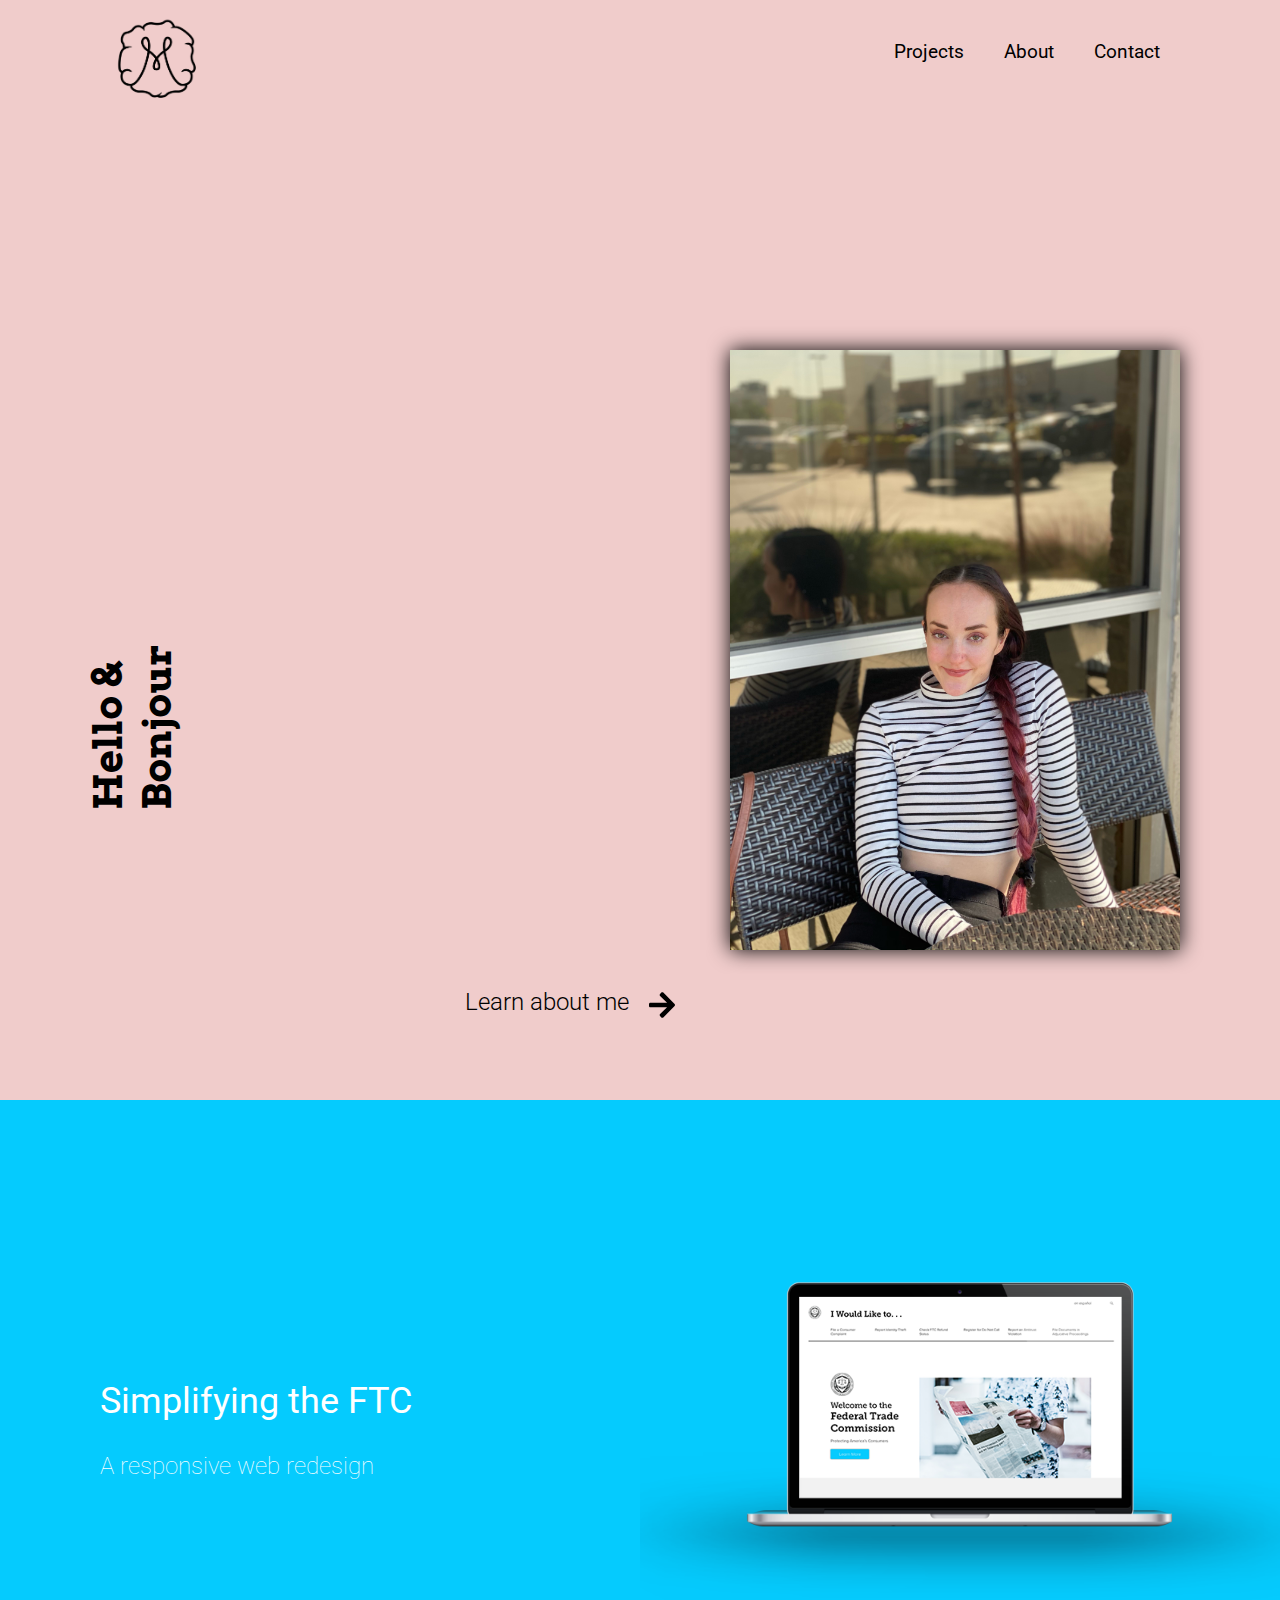
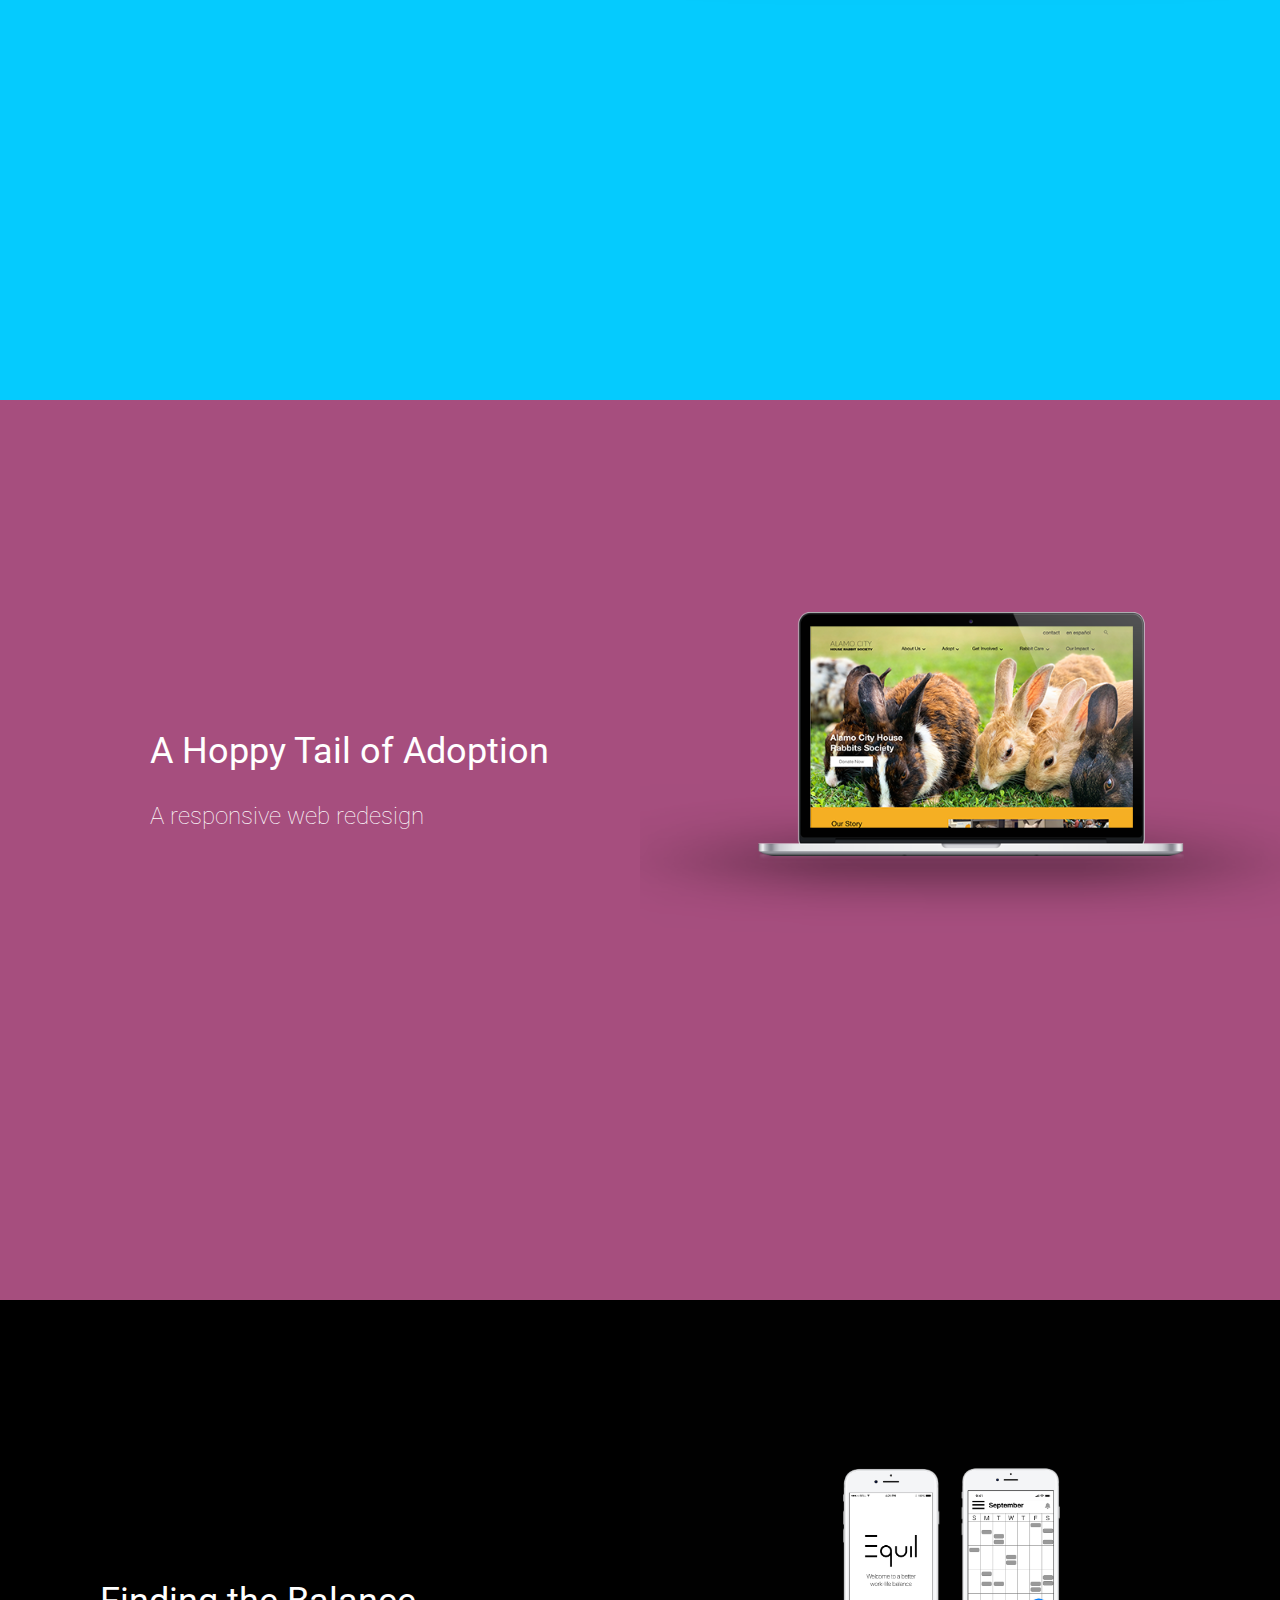
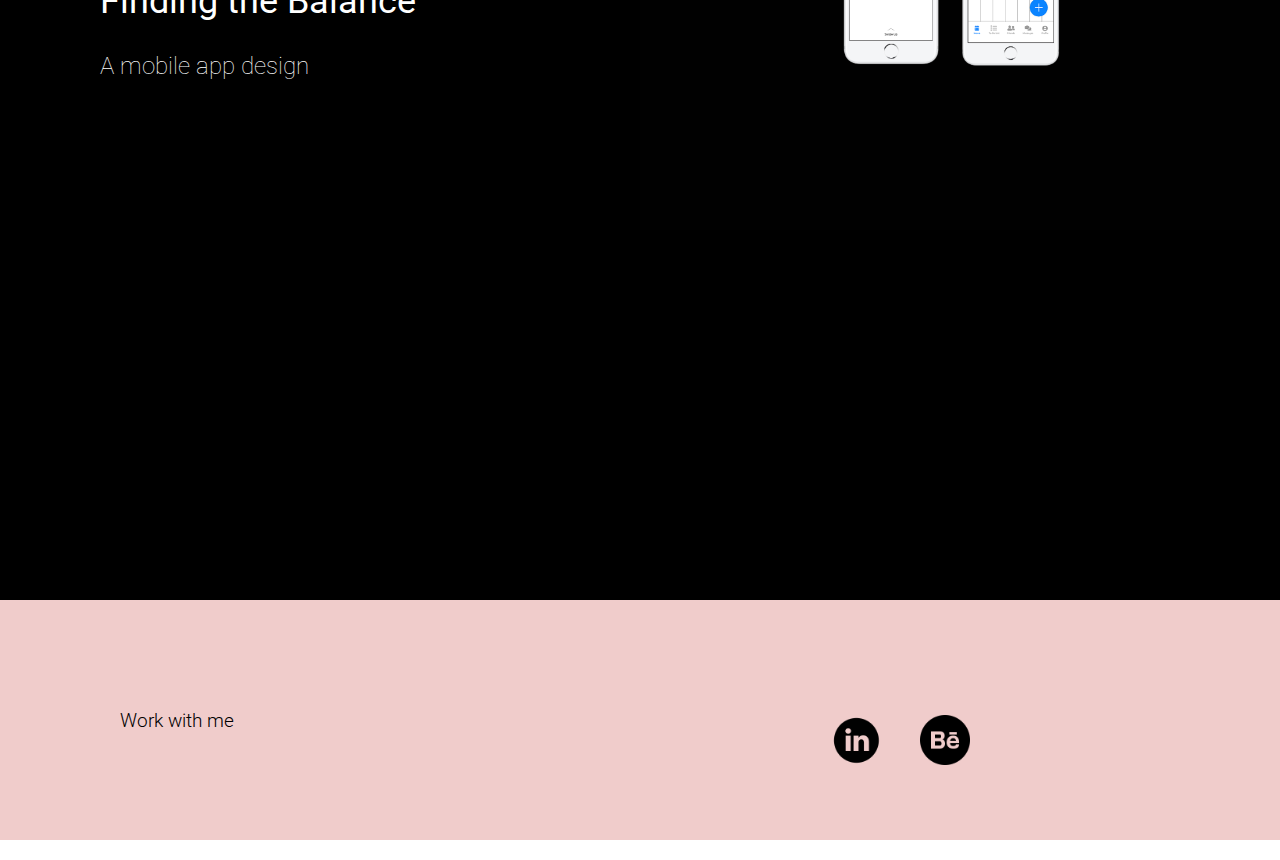
==== index.html @ 26b159d7 "Bootstrap Case Study" ====
<!DOCTYPE html>
<html>
<head>
  <link href="CSS/style.css" type="text/css" rel="stylesheet">
  <link href="preconnect" href="https://fonts.gstatic.com">
  <link href="https://fonts.googleapis.com/css2?family=Arvo:wght@400;700&family=Roboto:ital,wght@0,100;0,300;0,400;0,700;1,100;1,300&display=swap" rel="stylesheet">
  <link rel="stylesheet" href="https://cdnjs.cloudflare.com/ajax/libs/font-awesome/4.7.0/css/font-awesome.min.css">
</head>

<body style="margin: 0;">
<!-- Nav HTML -->
<div class="menu">
    <span></span>
</div>
<div class="nav">
    <div class="logo"><a href="index.html"><img src="Images/Logo.png"></a></div>
    <div class="push">
         <a href="projects.html">Projects</a>
         <a href="about.html">About</a>
         <a href="#">Contact</a>
    </div>
</div>
<!-- Hero Section -->
<div class="wrapper">
<div class="section hero">
    <h1>Hello &amp Bonjour</h1>
    <a href="about.html"><h3>Learn about me</h3><img src="icons/arrow-right-solid.svg"></a>
    <div class="heroRight"><img src="Images/Margaret.jpg"></div>
</div>
</div>
<!-- Case Study 1 -->
<div class="section caseStudy-FTC"> 
  <div id="ftc"><a href="ftc.html">
    <h2>Simplifying the FTC</h2>
    <h3>A responsive web redesign</h3>
  </div>
    <div class="mockup-ftc"><img src="Images/FTC.png"></div>
  </a>
</div>
<!-- Case Study 2 -->
<div class="section caseStudy-ACHR">
  <div id="achr"><a href="#">
    <h2>A Hoppy Tail of Adoption</h2>
    <h3>A responsive web redesign</h3>
  </div>
    <div class="mockup-achr"><img src="Images/ACHR.png"></div>
  </a>
</div>
<!-- Case Study 3 -->
<div class="section caseStudy-Equil">
  <div id="equil"><a href="#">
    <h2>Finding the Balance</h2>
    <h3>A mobile app design</h3>
  </div>
    <div class="mockup-equil"><img src="Images/Equil.png"></div>
  </a>
</div>
</div>
<!-- Footer -->
<div class="footer">
    <a href="#"><h4>Work with me</h4></a>
    <div class="social">
        <a href="https://www.linkedin.com/in/margaret-rose-grayson/" target="_blank"><img src="icons/linkedin-icon.jpg"></a>
        <a href="https://www.behance.net/margaret-rose" target="_blank"><img src="icons/behance-icon.png"></a>
        <button onclick="topFunction()" id="top" title="Go to top"><h4>Back to top</h4></button>
    </div>  
</div>
</body>
<!-- Script Sources -->
<script src="https://code.jquery.com/jquery-3.3.1.slim.min.js" integrity="sha384-q8i/X+965DzO0rT7abK41JStQIAqVgRVzpbzo5smXKp4YfRvH+8abtTE1Pi6jizo" crossorigin="anonymous"></script>
<script src="in-view-master/src/viewport.js"></script>
<script src="in-view-master/src/registry.js"></script>
<script src="in-view-master/src/in-view.js"></script>
<script src="in-view-master/src/index.js"></script>
<script src="JS/index.js"></script>
</html>
---- CSS/style.css ----
.wrapper {
  background-color: #F0CCCB;
}

.section {
  height: 100vh;
  display: flex;
}
/* home navigation style */

.nav {
  display: flex;
  height: 200px;
  width: auto;
  background-color: #F0CCCB;
}

.push {
  display: flex;
  justify-content: flex-end;
  height: 100%;
  width: 100%;
  margin: 20px 100px 0 0;
}

.push a {
  text-decoration: none;
  padding: 20px;
  color: black;
  font-family: 'Roboto', Arial, Helvetica, sans-serif;
  font-size: 19px;
}

.push a:hover {
  text-decoration: underline;
}

.push a:visited {
  text-decoration: none;
  font-weight: 700;
}

.logo img {
  display: flex;
  align-items: center;
  height: 100px;
  width: auto;
  padding: 10px 10px 10px 100px;
}

/* home hero section style */

.hero {
  display: flex;
  height: 100vh;
  width: auto;
}

.hero h1 {
  display: flex;
  align-items: center;
  font-family: 'Arvo', serif;
  font-size: 40px;
  font-weight: 700;
  transform: rotate(-90deg);
  height: 100%;
  width: 100%;
  padding: 0 0 200px 200px;
}

.hero h3 {
  font-family: 'Roboto', arial, sans-serif;
  font-size: 24px;
  font-weight: 300;
  padding-bottom: 60px;
  align-items: center;
}

.hero h4 {
  display: flex;
  align-items: center;
  font-family: 'Roboto', arial, sans-serif;
  font-size: 21px;
  font-weight: 300;
  height: 100%;
  width: 100%;
  padding-top: 200px;
  padding-right: 150px;
}

.hero a {
  display: flex;
  align-items: flex-end;
  text-decoration: none;
  color: black;
  height: 100%;
  width: 100%;
}

.hero a:hover {
  text-decoration: underline;
}

.hero img {
  display: flex;
  align-items: flex-end;
  padding: 0 0 80px 20px;
  height: 30px;
  width: auto;
}

.heroRight {
  display: flex;
  align-items: center;
}

.heroRight img {
  height: 600px;
  width: auto;
  box-shadow: 0 0 20px black;
  margin-right: 100px;
  padding: 0;
}

/* Project Styling */
.caseStudy-FTC {
  display: grid;
  grid-template-columns: 1fr 1fr;
  grid-template-rows: 1fr;
  grid-template-areas:
  "ftc mockup-ftc";
  height: 100vh;
  width: auto;
  background-color: #05CBFE;
}

.caseStudy-ACHR {
  display: grid;
  grid-template-columns: 1fr 1fr;
  grid-template-rows: 1fr;
  grid-template-areas:
  "achr mockup-achr";
  height: 100vh;
  width: auto;
  background-color: #A64E7E;
}

.caseStudy-Equil {
  display: grid;
  grid-template-columns: 1fr 1fr;
  grid-template-rows: 1fr;
  grid-template-areas:
  "equil mockup-equil";
  height: 100vh;
  width: auto;
  background-color: black;
}

#ftc {
  width: 100%;
  height: 100%;
  grid-area: "ftc";
}

#ftc h2 {
  font-family: 'Roboto', arial, sans-serif;
  font-size: 36px;
  font-weight: 400;
  color: white;
  width: 100%;
  grid-column-start: 1;
  grid-row-start: 2;
  padding: 250px 0 0 100px;
}

#ftc h3 {
  font-family: 'Roboto', arial, sans-serif;
  font-size: 24px;
  font-weight: 100;
  color: white;
  width: 100%;
  padding: 0 0 0 100px;
}

.mockup-ftc img {
  grid-area: "mockup-ftc";
  grid-column-start: 2;
  grid-column-end: 2;
  grid-row-start: 1;
  grid-row-end: 3;
  width: 100%;
  height: auto;
}

#ftc a {
  text-decoration: none;
}

#achr {
  width: 100%;
  height: 100%;
  padding: 50px;
  grid-area: "achr";
}

#achr h2 {
  font-family: 'Roboto', arial, sans-serif;
  font-size: 36px;
  font-weight: 400;
  color: white;
  padding: 250px 0 0 100px;
}

#achr h3 {
  font-family: 'Roboto', arial, sans-serif;
  font-size: 24px;
  font-weight: 100;
  color: white;
  padding: 0 0 0 100px;
}

.mockup-achr img {
  grid-area: "mockup-achr";
  width: 100%;
  height: auto;
}

#achr a {
  text-decoration: none;
}

#equil {
  height: 100%;
  width: 100%;
  grid-area: "equil";
}

#equil h2 {
  font-family: 'Roboto', arial, sans-serif;
  font-size: 36px;
  font-weight: 400;
  color: white;
  padding: 250px 0 0 100px;
}
#equil h3 {
  font-family: 'Roboto', arial, sans-serif;
  font-size: 24px;
  font-weight: 100;
  color: white;
  padding: 0 0 0 100px;
}

.mockup-equil img {
  grid-area: "mockup-equil";
  grid-column-start: 2;
  grid-row-start: 1;
  grid-row-end: 3;
  width: 100%;
  height: auto;
}

#equil a {
  text-decoration: none;
}

/* footer style */

.footer {
  height: 200px;
  width: auto;
  padding: 20px;
  display: flex;
  background-color: #F0CCCB;
}

.footer h4 {
  color: black;
  font-family: 'Roboto', Arial, Helvetica, sans-serif;
  font-size: 19px;
  font-weight: 300;
  margin-left: 100px;
}

.footer a {
  text-decoration: none;
  display: flex;
  align-items: center;
  width: 100%;
  height: 100%;
}

.footer a:hover {
  text-decoration: underline;
  color: #404142;
}

.social {
  display: flex;
  justify-content: flex-end;
  height: 100%;
  width: 100%;
  margin-right: 250px;
}

.social a {
  display: flex;
  justify-content: flex-end;
  height: 100%;
  width: 10%;
  padding: 20px;
}

.social img {
  height: 50px;
  width: 50px;
  padding: 20px;
}

/* Back to top styling */

#top {
  display: none;
  position: fixed;
  bottom: 20px;
  right: 30px;
  z-index: 99;
  font-size: 18px;
  border: none;
  outline: none;
  background-color: #F0CCCB;
  padding: 0 15px;
  color: #414042;
  border-radius: 5px;
  box-shadow: 0 0 20px rgba(255, 255, 255, 0.8);
  font-family: 'Roboto', sans-serif;
  transition: all .5s ease;
}

#top:hover {
  background-color: #404142;
}

#top h4 {
  margin-left: 0;
}

#top:hover h4 {
  color: #F0CCCB;
}

/* FTC Nav Stylying */

.navBlue {
  display: flex;
  height: 200px;
  width: auto;
  background-color: #05CBFE;
}

.logo img {
  display: flex;
  align-items: center;
  height: 100px;
  width: auto;
  padding: 10px 10px 10px 100px;
}

/* Projects Styling */
.caseStudy-Broadway {
  display: grid;
  grid-template-columns: 1fr 1fr;
  grid-template-rows: 1fr;
  grid-template-areas:
  "broadway mockup-broadway";
  height: 100vh;
  width: auto;
  margin: 0;
  background-color: #D1B836;
}

.caseStudy-Silence {
  display: grid;
  grid-template-columns: 1fr 1fr;
  grid-template-rows: 1fr;
  grid-template-areas:
  "silence mockup-silence";
  height: 100vh;
  width: auto;
  margin: 0;
  background-color: darkgray;
}

#ftc {
  width: 100%;
  height: 100%;
  grid-area: "ftc";
}

#ftc h2 {
  font-family: 'Roboto', arial, sans-serif;
  font-size: 36px;
  font-weight: 400;
  color: white;
  width: 100%;
  grid-column-start: 1;
  grid-row-start: 2;
  padding: 250px 0 0 100px;
}

#ftc h3 {
  font-family: 'Roboto', arial, sans-serif;
  font-size: 24px;
  font-weight: 100;
  color: white;
  width: 100%;
  padding: 0 0 0 100px;
}

.mockup-ftc img {
  grid-area: "mockup-ftc";
  width: 100%;
  height: auto;
}

#ftc a {
  text-decoration: none;
}

#achr {
  width: 100%;
  height: 100%;
  grid-area: "achr";
}

#achr h2 {
  font-family: 'Roboto', arial, sans-serif;
  font-size: 36px;
  font-weight: 400;
  color: white;
  padding: 250px 0 0 100px;
}

#achr h3 {
  font-family: 'Roboto', arial, sans-serif;
  font-size: 24px;
  font-weight: 100;
  color: white;
  padding: 0 0 0 100px;
}

.mockup-achr img {
  grid-area: "mockup-achr";
  width: 100%;
  height: auto;
}

#achr a {
  text-decoration: none;
}

#equil {
  height: 100%;
  width: 100%;
  grid-area: "equil";
}

#equil h2 {
  font-family: 'Roboto', arial, sans-serif;
  font-size: 36px;
  font-weight: 400;
  color: white;
  padding: 250px 0 0 100px;
}
#equil h3 {
  font-family: 'Roboto', arial, sans-serif;
  font-size: 24px;
  font-weight: 100;
  color: white;
  padding: 0 0 0 100px;
}

.mockup-equil img {
  grid-area: "mockup-equil";
  width: 100%;
  height: 100%;
}

#equil a {
  text-decoration: none;
}

#broadway {
  height: 100%;
  width: 100%;
  padding: 50px;
  grid-area: "broadway";
}

#broadway h2 {
  font-family: 'Roboto', arial, sans-serif;
  font-size: 36px;
  font-weight: 400;
  color: white;
  padding: 250px 0 0 100px;
}

#broadway h3 {
  font-family: 'Roboto', arial, sans-serif;
  font-size: 24px;
  font-weight: 100;
  color: white;
  padding: 0 0 0 100px;
}

.mockup-broadway img {
  grid-area: "mockup-broadway";
  width: 100%;
  height: 100%;
  padding-top: 250px;
}

#broadway a {
  text-decoration: none;
}

#silence {
  height: 900px;
  width: 100%;
  padding: 50px;
  grid-area: "silence";
}

#silence h2 {
  font-family: 'Roboto', arial, sans-serif;
  font-size: 36px;
  font-weight: 400;
  color: white;
  padding: 250px 0 0 100px;
}

#silence h3 {
  font-family: 'Roboto', arial, sans-serif;
  font-size: 24px;
  font-weight: 100;
  color: white;
  padding: 0 0 0 100px;
}

.mockup-silence img {
  grid-area: "mockup-silence";
  width: 100%;
  height: 100%;
  padding-top: 70px;
}

#silence a {
  text-decoration: none;
}

/* About Me Styling */

.info {
  line-height: 1.5em;
  padding-top: 20px;
}

.info a {
  font-family: 'Roboto', arial, sans-serif;
  font-size: 24px;
  font-weight: 300;
  justify-content: flex-end;
  text-decoration: none;
  color: black;
  height: 100%;
  width: 100%;
}

.info a:hover {
  text-decoration: underline;
}

.info img {
  padding: 0 0 15px 20px;
  height: 30px;
  width: auto;
}

.info h2 {
  font-family: 'Roboto', arial, sans-serif;
  font-size: 36px;
  font-weight: 400;
  color: black;
  padding-left: 100px;
  display: flex;

}

.info p {
  font-family: 'Roboto', arial, sans-serif;
  font-size: 16px;
  font-weight: 400;
  color: black;
  padding-left: 100px;
}

.info ul {
  padding-left: 150px;
}

.info li {
  font-family: 'Roboto', arial, sans-serif;
  font-size: 16px;
  font-weight: 400;
  color: black;
}

#roots {
  padding-bottom: 100px;
}

#roots p {
  height: auto;
  width: 50%;
}

#goals {
  padding-bottom: 100px;
}

#goals p {
  height: auto;
  width: 50%
}

.wrapperFTC {
  background-color: white;
}

.project {
  height: 250px;
  width: auto;
  padding-top: 50px;
}

.team {
  height: 200px;
  width: auto;
  padding-left: 50px;
}

.solution {
  height: 200px;
  width: auto;
}

.full {
  height: 250px;
  padding-left: 50px;
  padding-top: 50px;
}

.full a {
  text-decoration: none;
  color: black;
}

.full a:hover {
  text-decoration: underline;
}

.full img {
  height: 30px;
  width: auto;
}

.problem {
  height: 200px;
  width: auto;
}

/* Responsiveness */

@media screen and (max-width: 600px){
  .caseStudy-FTC {
    grid-template-columns: 1fr;
    grid-template-rows: 1fr 1fr;
    grid-template-areas:
    "ftc"
    "mockup-ftc";
  }
  .caseStudy-ACHR {
    grid-template-columns: 1fr;
    grid-template-rows: 1fr 1fr;
    grid-template-areas:
    "achr"
    "mockup-achr";
  }
  .caseStudy-Equil {
    grid-template-columns: 1fr;
    grid-template-rows: 1fr 1fr;
    grid-template-areas:
    "equil"
    "mockup-equil";
  }
  .caseStudy-Broadway {
    grid-template-columns: 1fr;
    grid-template-rows: 1fr 1fr;
    grid-template-areas:
    "broadway"
    "mockup-broadway";
  }
  .caseStudy-Silence {
    grid-template-columns: 1fr;
    grid-template-rows: 1fr 1fr;
    grid-template-areas:
    "silence"
    "mockup-silence";
  }
  .push a {
    display: none;
  }
  .push.active a {
    display: block;
  }
  .hero {
    padding: 0;
  }
  .heroRight img {
    height: 400px;
    width: auto;
    box-shadow: 0 0 20px black;
    justify-content: flex-start;
  }
  .hero a {
    display: flex;
    align-items: flex-end;
    justify-content: center;
    text-decoration: none;
    color: black;
    height: 100%;
    width: 100%;
  }
  .hero h1 {
    display: flex;
    align-items: center;
    font-family: 'Arvo', serif;
    font-size: 40px;
    font-weight: 700;
    transform: rotate(-90deg);
    height: 100%;
    width: 100%;
    padding: 0;
  }
  .hero h4 {
    padding-right: 0;
    padding-top: 500px;
    flex-direction: column;
    align-items: flex-start;
  }
  #achr h2 {
    width: 100%;
    justify-content: center;
    padding: 0;
  }
  #achr h3 {
    width: 50%;
    padding: 0;
  }
  .mockup-achr img {
    width: 100%;
    justify-content: center;
  }
  #broadway h2 {
    width: 80%;
    justify-content: center;
    padding: 0;
  }
  #broadway h3 {
    width: 50%;
    padding: 0;
  }
  .mockup-broadway img {
    width: 100%;
    justify-content: center;
    padding: 0;
  }
  #equil {
    margin: 50px;
  }
  #equil h2 {
    width: 80%;
    justify-content: center;
    padding: 0;
  }
  #equil h3 {
    width: 50%;
    padding: 0;
  }
  .mockup-equil img {
    width: 100%;
    justify-content: center;
    padding: 0;
  }
  #silence h2 {
    width: 100%;
    justify-content: center;
    padding: 0;
  }
  #silence h3 {
    width: 50%;
    padding: 0;
  }
  .mockup-silence img {
    width: 100%;
    justify-content: center;
    padding: 0;
  }

  
  .menu {
      position:fixed;
      top:30px;
      right:0;
      background-color: transparent;
      height:50px;
      width:50px;
      cursor:pointer;
      transition:0.3s;
      z-index:9999;
    }
    .menu span {
      position:absolute;
      height:3px;
      width:25px;
      background-color: black;
      top:50%;
      left:50%;
      transform: translate(-50%,-50%);
      transition:0.3s;
    }
    .menu span:before {
      content:'';
      position:absolute;
      top:-8px;
      background-color:black;
      height:3px;
      width:25px;
      transition:0.3s;
    }
    .menu span:after {
      content:'';
      position:absolute;
      top:8px;
      background-color:black;
      height:3px;
      width:25px;
      transition:0.3s;
    }
    .menu.active span {
      background-color:transparent; 
    }
    .menu.active span:before { 
      transform: rotate(45deg);
      top:0; 
    }
    .menu.active span:after { 
      transform: rotate(-45deg);
      top:0; 
    }
}
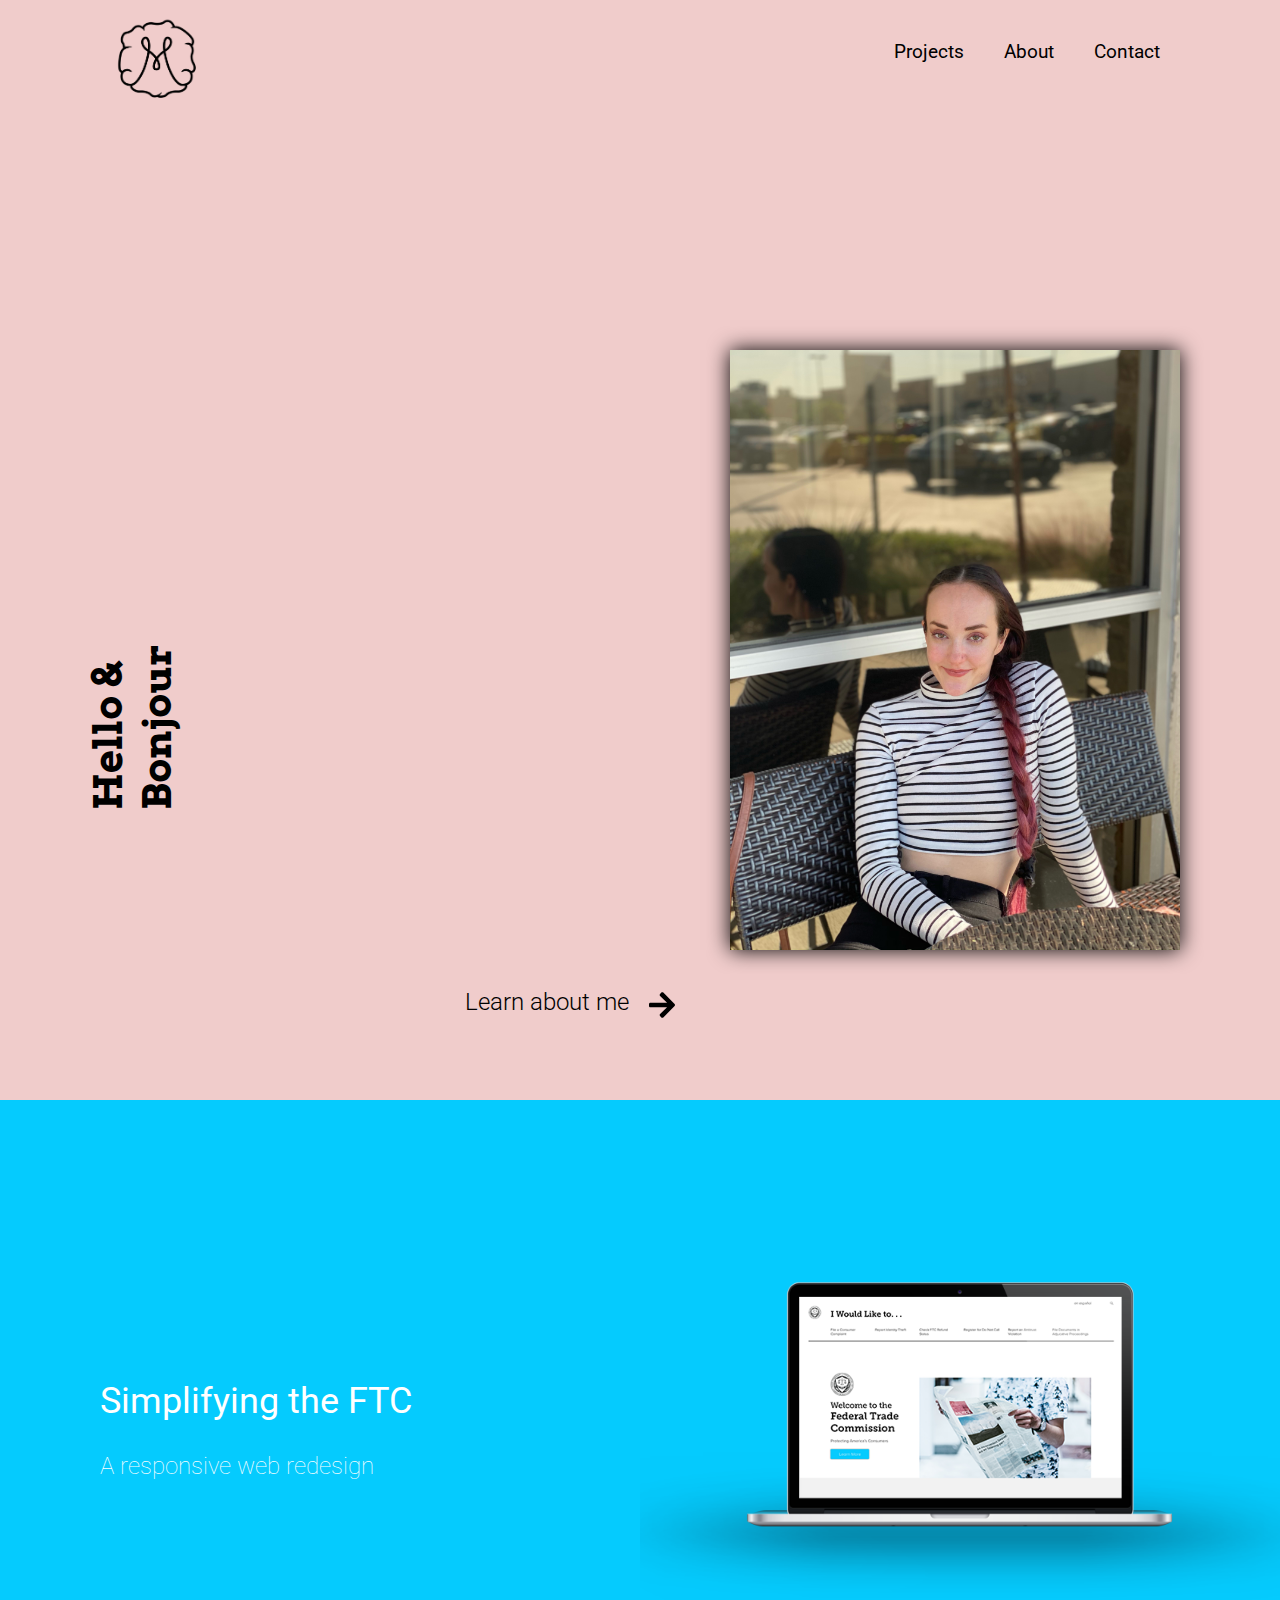
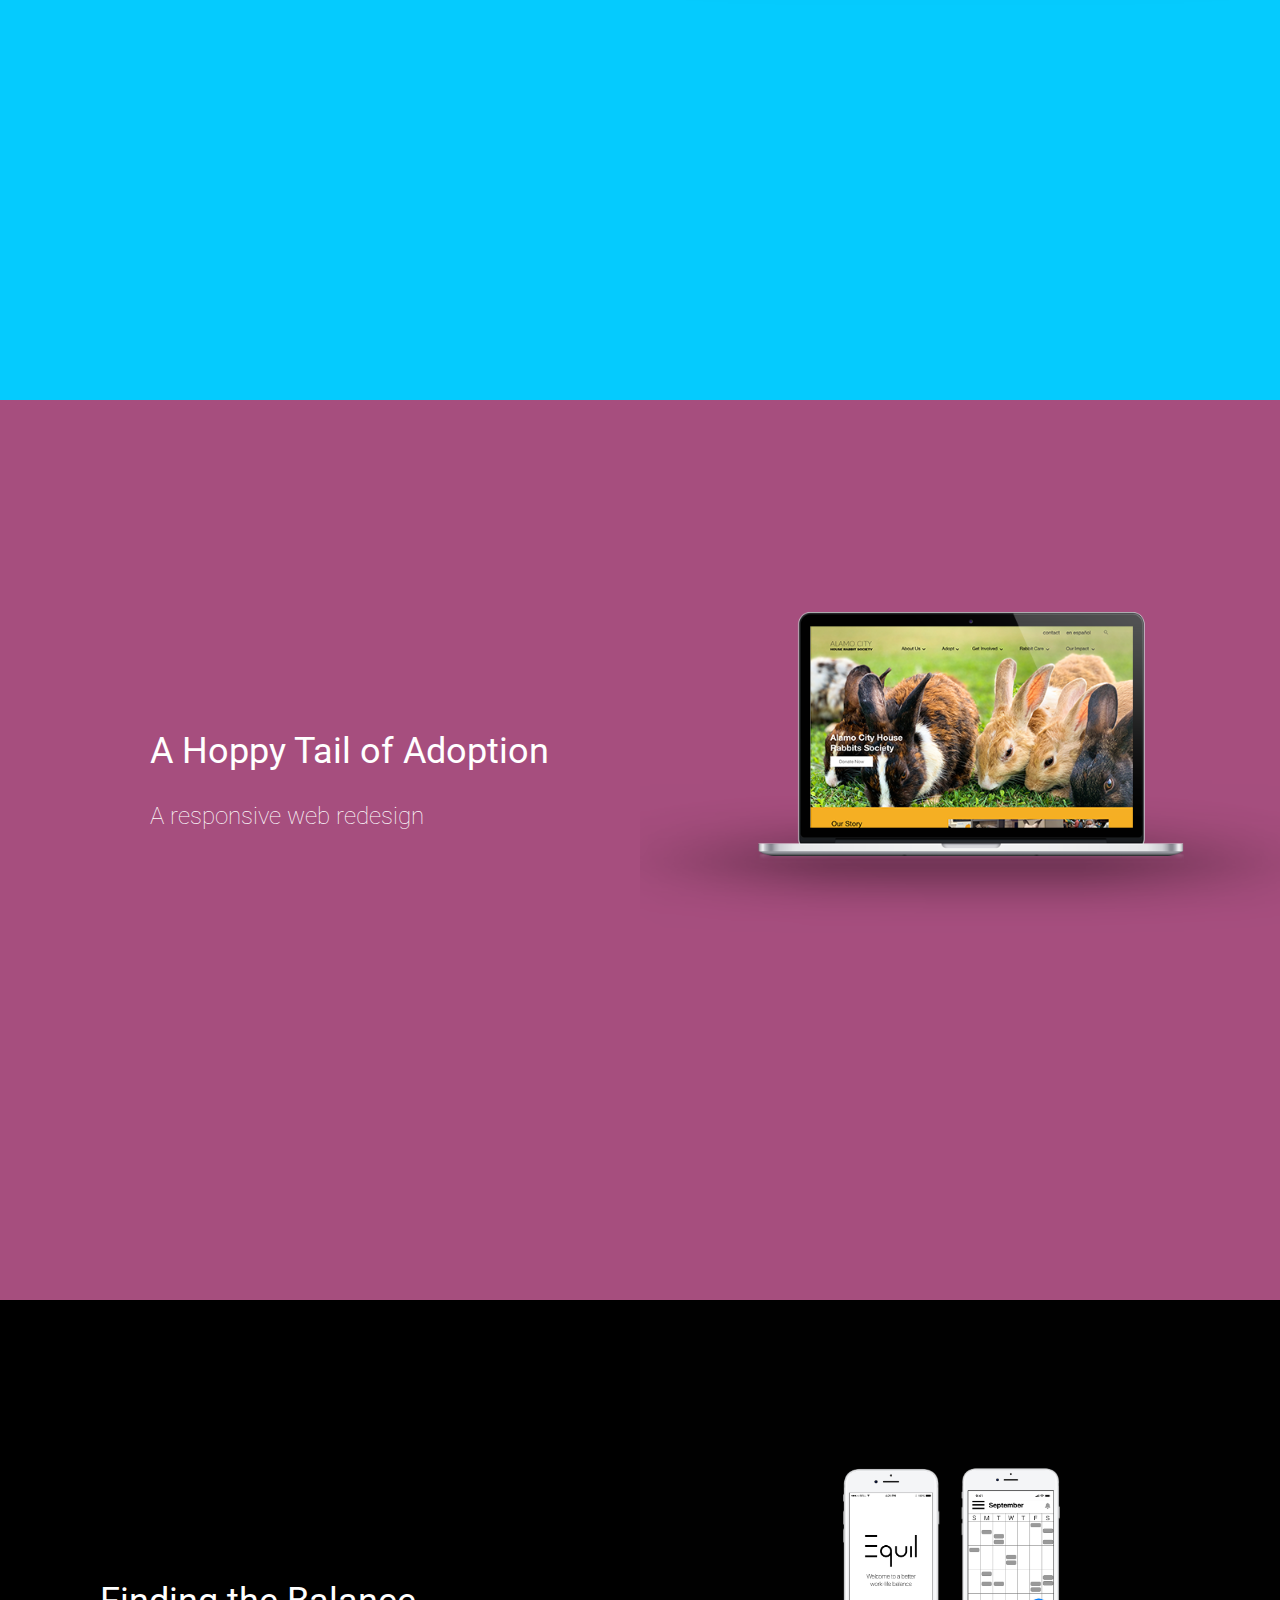
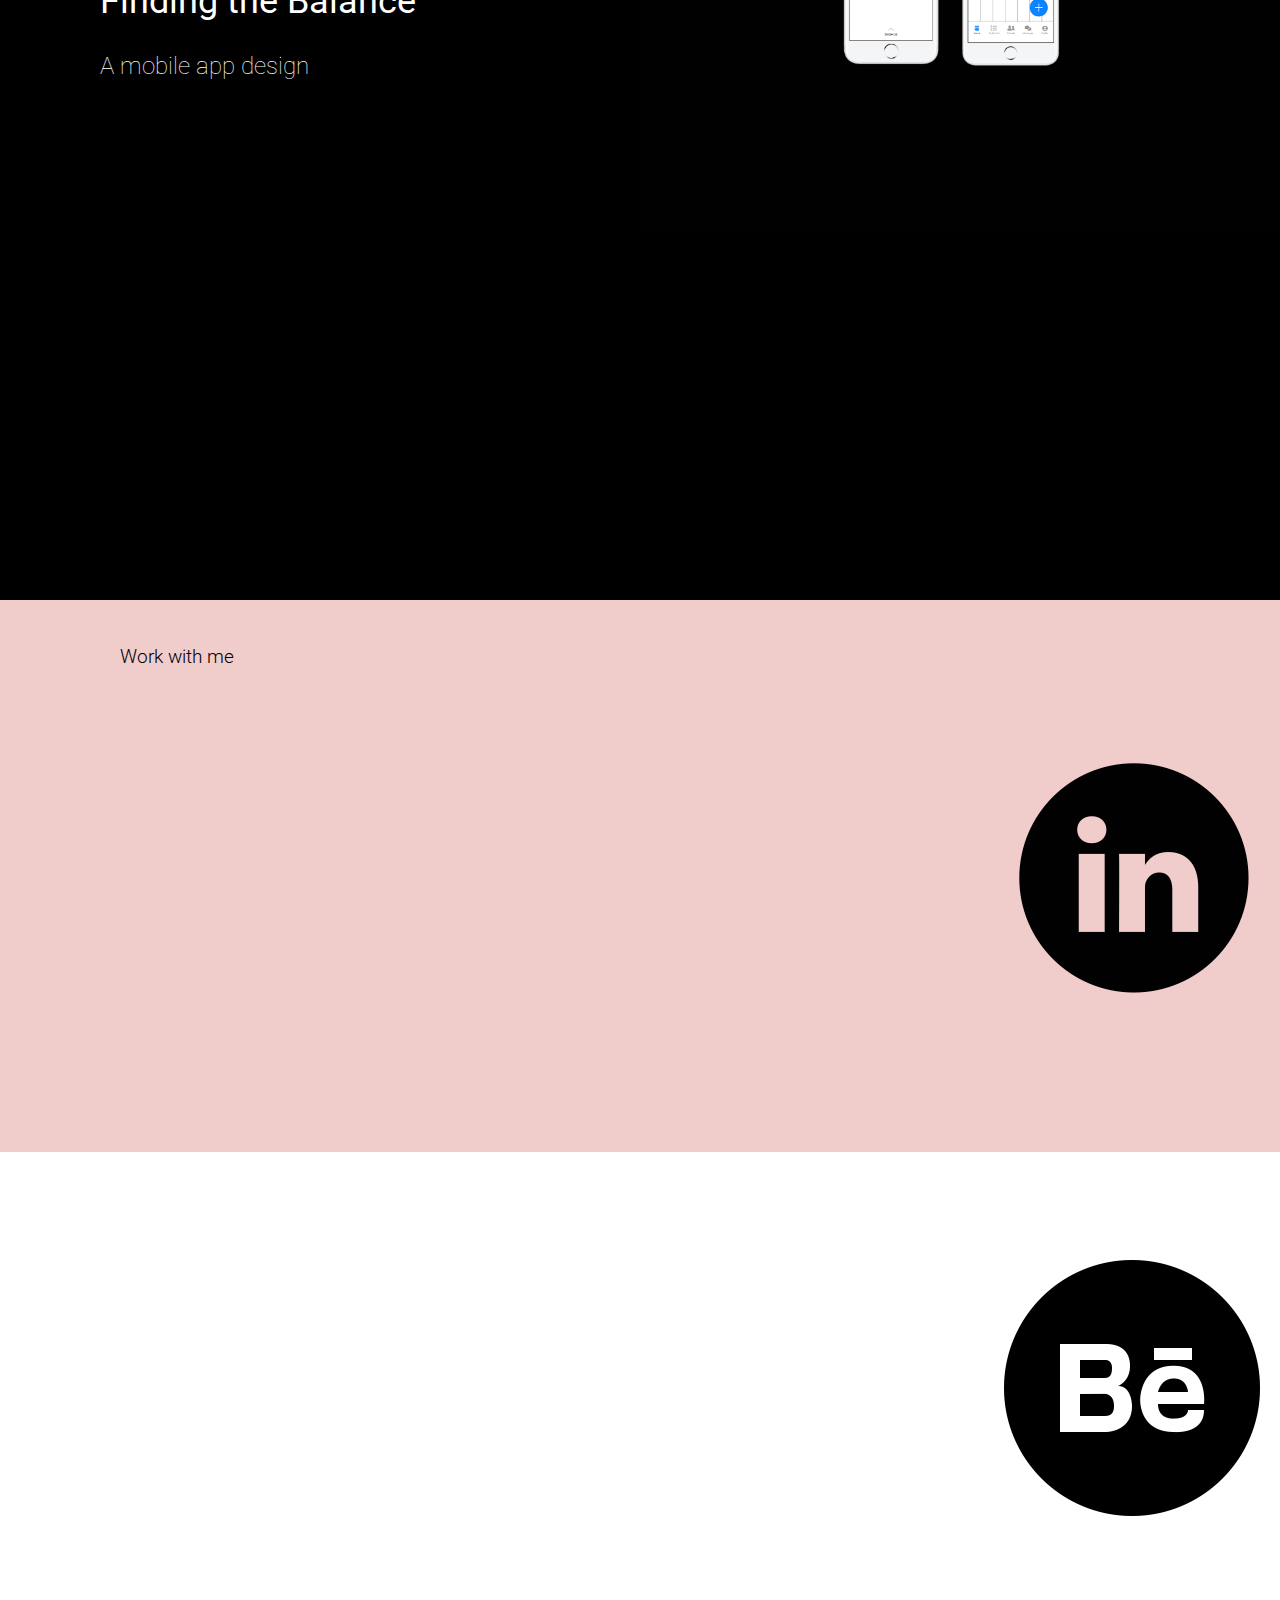
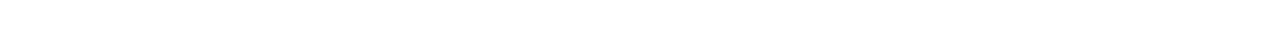
==== commit de7dec7e: "Update index.html" ====
--- a/index.html
+++ b/index.html
@@ -5,6 +5,17 @@
   <link href="preconnect" href="https://fonts.gstatic.com">
   <link href="https://fonts.googleapis.com/css2?family=Arvo:wght@400;700&family=Roboto:ital,wght@0,100;0,300;0,400;0,700;1,100;1,300&display=swap" rel="stylesheet">
   <link rel="stylesheet" href="https://cdnjs.cloudflare.com/ajax/libs/font-awesome/4.7.0/css/font-awesome.min.css">
+  <!-- Hotjar Tracking Code for https://margaretrosegrayson.github.io/UX_UI_HW_20/ -->
+<script>
+  (function(h,o,t,j,a,r){
+      h.hj=h.hj||function(){(h.hj.q=h.hj.q||[]).push(arguments)};
+      h._hjSettings={hjid:2178381,hjsv:6};
+      a=o.getElementsByTagName('head')[0];
+      r=o.createElement('script');r.async=1;
+      r.src=t+h._hjSettings.hjid+j+h._hjSettings.hjsv;
+      a.appendChild(r);
+  })(window,document,'https://static.hotjar.com/c/hotjar-','.js?sv=');
+</script>
 </head>
 
 <body style="margin: 0;">
@@ -73,4 +84,5 @@
 <script src="in-view-master/src/in-view.js"></script>
 <script src="in-view-master/src/index.js"></script>
 <script src="JS/index.js"></script>
-</html>+</html>
+<!-- Hello this is my change -->--- a/CSS/style.css
+++ b/CSS/style.css
@@ -266,7 +266,7 @@
 /* footer style */
 
 .footer {
-  height: 200px;
+  height: auto;
   width: auto;
   padding: 20px;
   display: flex;
@@ -294,26 +294,10 @@
   color: #404142;
 }
 
-.social {
-  display: flex;
+.footer img {
+  display: flex;
+  align-items: center;
   justify-content: flex-end;
-  height: 100%;
-  width: 100%;
-  margin-right: 250px;
-}
-
-.social a {
-  display: flex;
-  justify-content: flex-end;
-  height: 100%;
-  width: 10%;
-  padding: 20px;
-}
-
-.social img {
-  height: 50px;
-  width: 50px;
-  padding: 20px;
 }
 
 /* Back to top styling */
@@ -328,7 +312,7 @@
   border: none;
   outline: none;
   background-color: #F0CCCB;
-  padding: 0 15px;
+  padding: 15px;
   color: #414042;
   border-radius: 5px;
   box-shadow: 0 0 20px rgba(255, 255, 255, 0.8);
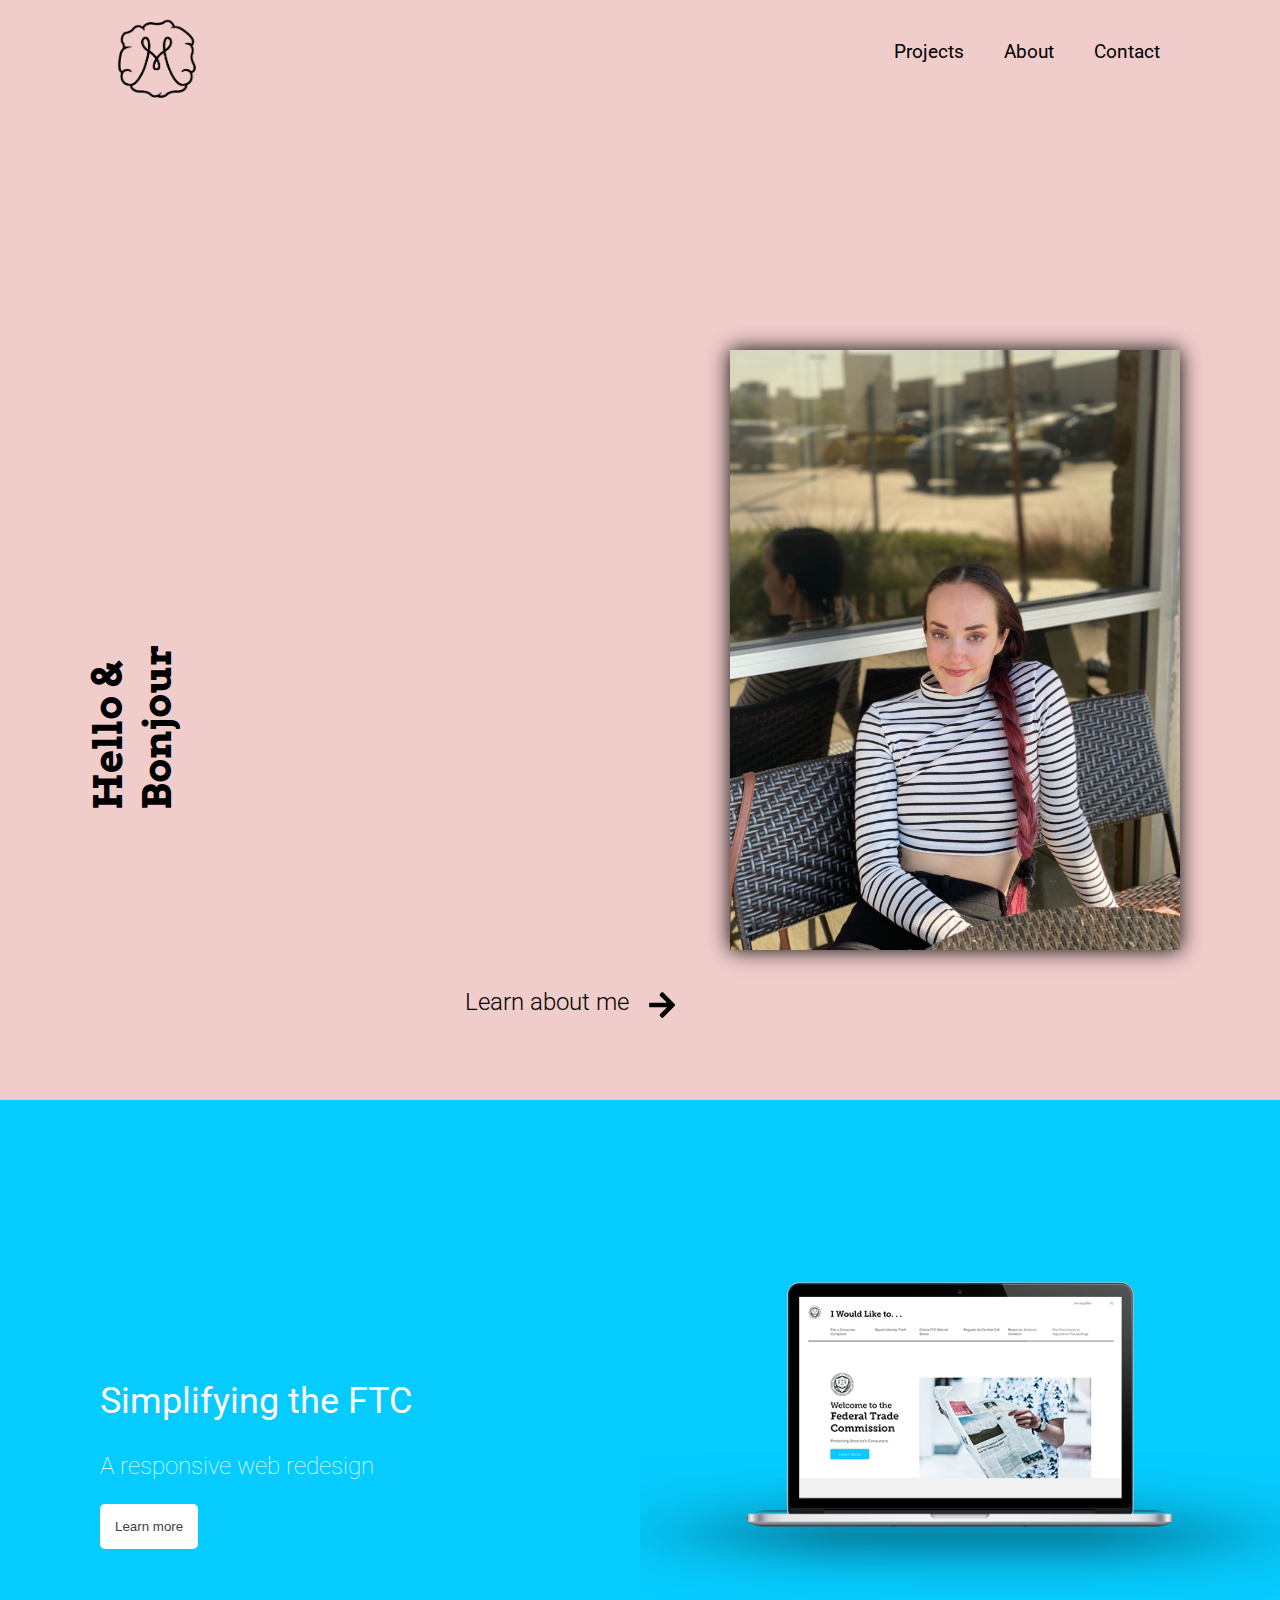
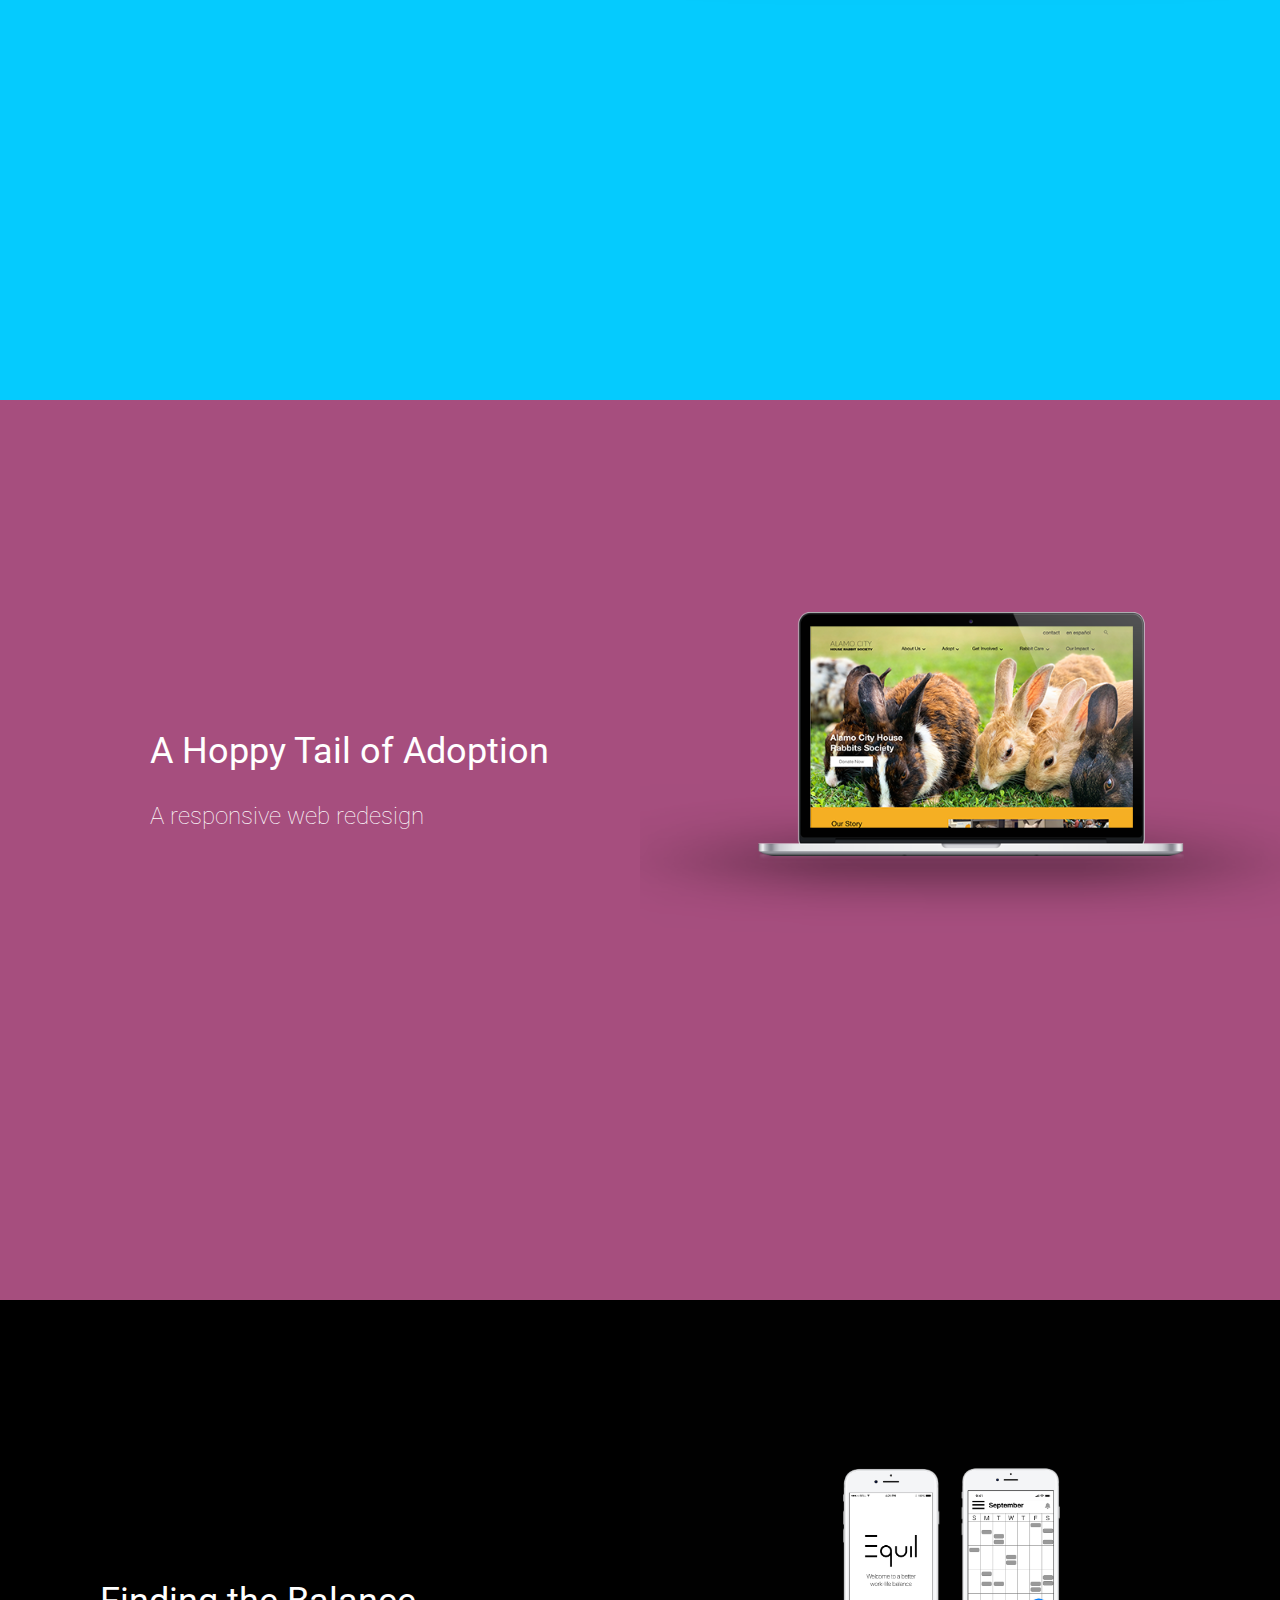
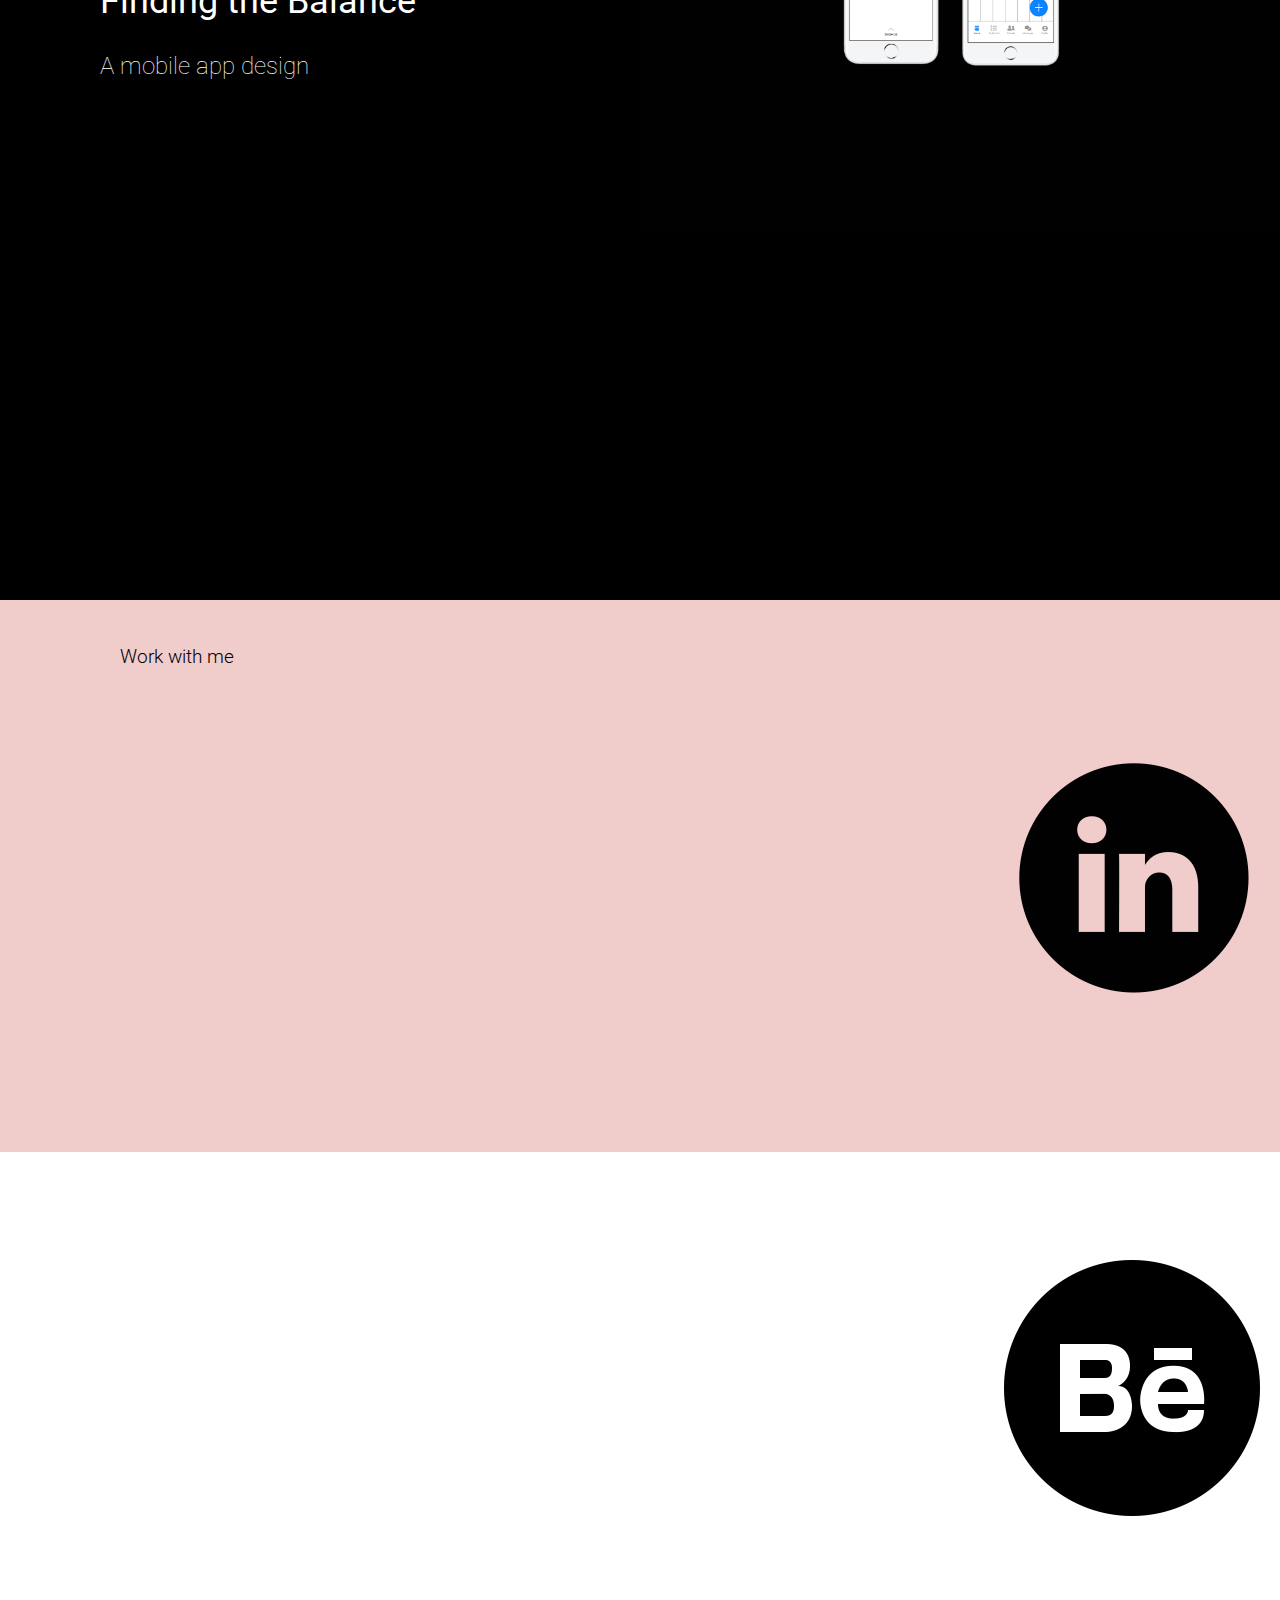
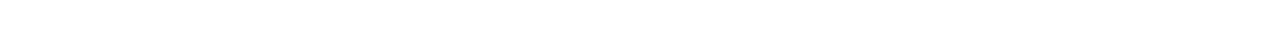
==== commit 1f9347f2: "Button added to FTC case study" ====
--- a/index.html
+++ b/index.html
@@ -44,6 +44,7 @@
   <div id="ftc"><a href="ftc.html">
     <h2>Simplifying the FTC</h2>
     <h3>A responsive web redesign</h3>
+    <a href="ftc.html"><button class="btnFTC">Learn more</button></a>
   </div>
     <div class="mockup-ftc"><img src="Images/FTC.png"></div>
   </a>
--- a/CSS/style.css
+++ b/CSS/style.css
@@ -261,6 +261,24 @@
 
 #equil a {
   text-decoration: none;
+}
+
+/* button style */
+.btnFTC {
+  width: auto;
+  height: auto;
+  padding: 15px;
+  margin-left: 100px;
+  background-color: white;
+  border: none;
+  color: #404142;
+  border-radius: 5px;
+  cursor: pointer;
+}
+
+.btnFTC a:hover {
+  border: #F0CCCB;
+  
 }
 
 /* footer style */
